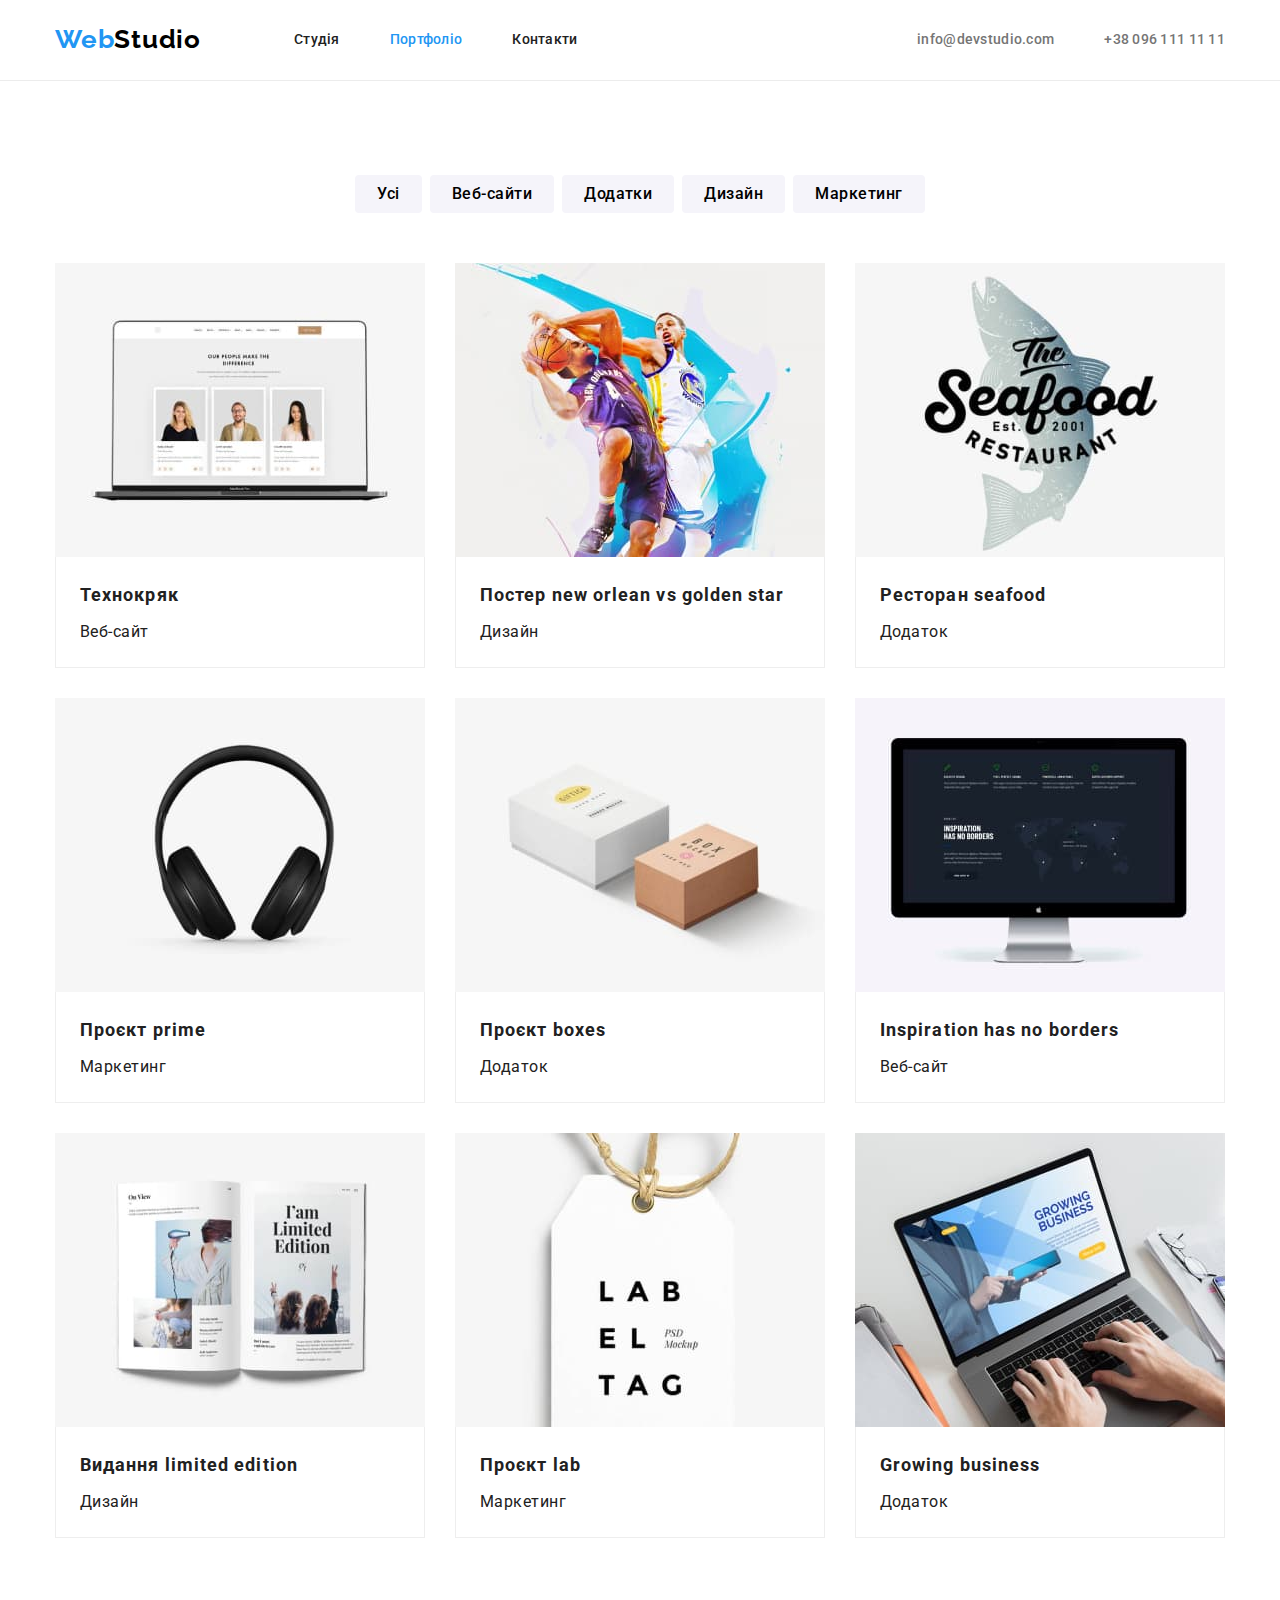
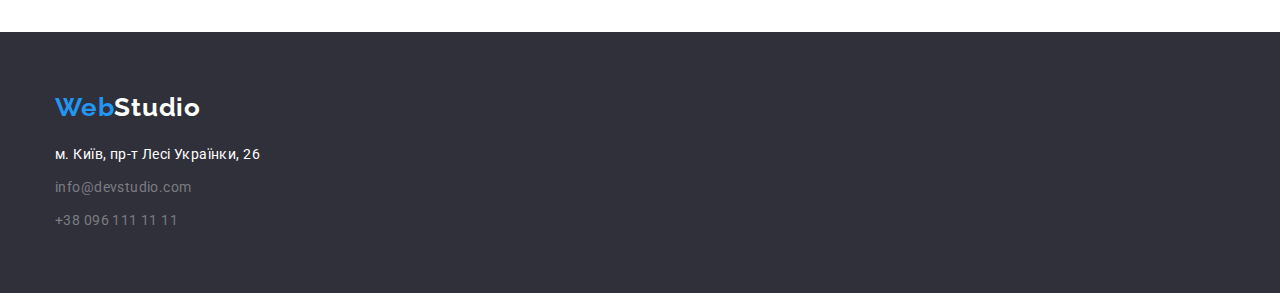
==== portfolio.html @ 3cdb61d1 "clone 4" ====
<!DOCTYPE html>
<html lang="uk">
  <head>
    <meta charset="UTF-8" />
    <meta http-equiv="X-UA-Compatible" content="IE=edge" />
    <meta name="viewport" content="width=device-width, initial-scale=1.0" />
    <title>WebStudio</title>
    <link
      rel="stylesheet"
      href="https://cdnjs.cloudflare.com/ajax/libs/modern-normalize/1.1.0/modern-normalize.min.css"
    />
    <link rel="stylesheet" href="./css/style.css" />
    <link rel="preconnect" href="https://fonts.googleapis.com" />
    <link rel="preconnect" href="https://fonts.gstatic.com" crossorigin />
    <link
      href="https://fonts.googleapis.com/css2?family=Raleway:wght@700&family=Roboto:wght@400;500;700;900&display=swap"
      rel="stylesheet"
    />
  </head>

  <body>
    <header>
      <div class="container main-nav">
        <nav class="main-nav">
          <a href="./index.html" class="logo"><span class="logo-text">Web</span>Studio</a>
          <ul class="site-nav list">
            <li class="nav">
              <a href="#" class="link">Студія</a>
            </li>
            <li class="nav">
              <a href="./index.html" class="link current">Портфоліо</a>
            </li>
            <li class="nav">
              <a href="#" class="link">Контакти</a>
            </li>
          </ul>
        </nav>
        <ul class="contacts list">
          <li class="contact">
            <a href="#" class="link-contacts">info@devstudio.com</a>
          </li>
          <li class="contact">
            <a href="#" class="link-contacts">+38 096 111 11 11</a>
          </li>
        </ul>
      </div>
    </header>
    <main>
      <section class="section">
        <h1 class="visually-hidden">Портфоліо</h1>
        <div class="container">
          <ul class="filter list">
            <li class="filter-item"><button type="button" class="filter-button">Усі</button></li>
            <li class="filter-item">
              <button type="button" class="filter-button">Веб-сайти</button>
            </li>
            <li class="filter-item">
              <button type="button" class="filter-button">Додатки</button>
            </li>
            <li class="filter-item"><button type="button" class="filter-button">Дизайн</button></li>
            <li class="filter-item">
              <button type="button" class="filter-button">Маркетинг</button>
            </li>
          </ul>
          <h2 class="visually-hidden">Роботи</h2>

          <ul class="products list">
            <li class="product-image">
              <img
                src="./images/imgp1.jpg"
                alt="Ноут на екрані якого 3 анкети з фото"
                width="370"
              />
              <div class="box">
                <h3 class="product-title">Технокряк</h3>
                <p class="product">Веб-сайт</p>
              </div>
            </li>
            <li class="product-image">
              <img src="./images/imgp2.jpg" alt="Чоловіки грають в баскетбол" width="370" />
              <div class="box">
                <h3 class="product-title">Постер new orlean vs golden star</h3>
                <p class="product">Дизайн</p>
              </div>
            </li>
            <li class="product-image">
              <img src="./images/imgp3.jpg" alt="Картинка з рибою" width="370" />
              <div class="box">
                <h3 class="product-title">Ресторан seafood</h3>
                <p class="product">Додаток</p>
              </div>
            </li>
            <li class="product-image">
              <img src="./images/imgp4.jpg" alt="Наушники" width="370" />
              <div class="box">
                <h3 class="product-title">Проєкт prime</h3>
                <p class="product">Маркетинг</p>
              </div>
            </li>
            <li class="product-image">
              <img src="./images/imgp5.jpg" alt="Дві коробки різного кольору" width="370" />
              <div class="box">
                <h3 class="product-title">Проєкт boxes</h3>
                <p class="product">Додаток</p>
              </div>
            </li>
            <li class="product-image">
              <img src="./images/imgp6.jpg" alt="Монітор з зображенням карти світу" width="370" />
              <div class="box">
                <h3 class="product-title">Inspiration has no borders</h3>
                <p class="product">Веб-сайт</p>
              </div>
            </li>
            <li class="product-image">
              <img src="./images/imgp7.jpg" alt="Відкрита книга з картинками" width="370" />
              <div class="box">
                <h3 class="product-title">Видання limited edition</h3>
                <p class="product">Дизайн</p>
              </div>
            </li>
            <li class="product-image">
              <img src="./images/imgp8.jpg" alt="Бейжик з написом та стрічкою" width="370" />
              <div class="box">
                <h3 class="product-title">Проєкт lab</h3>
                <p class="product">Маркетинг</p>
              </div>
            </li>
            <li class="product-image">
              <img src="./images/imgp9.jpg" alt="Чоловік друкує на ноутбуці" width="370" />
              <div class="box">
                <h3 class="product-title">Growing business</h3>
                <p class="product">Додаток</p>
              </div>
            </li>
          </ul>
        </div>
      </section>
    </main>
    <footer class="footer">
      <div class="container">
        <a href="./index.html" class="logo-footer"><span class="logo-web">Web</span>Studio</a>
        <address>
          <ul class="link-items list">
            <li class="link-adress">
              <a
                href="https://goo.gl/maps/CPtrU1FHBa2aNyZL9"
                target="_blank"
                rel="noopener noreferrer nofollow"
                class="link-adress"
                >м. Київ, пр-т Лесі Українки, 26</a
              >
            </li>
            <li class="link-name">
              <a href="#" class="link-item">info@devstudio.com</a>
            </li>
            <li class="link-name">
              <a href="#" class="link-item">+38 096 111 11 11</a>
            </li>
          </ul>
        </address>
      </div>
    </footer>
  </body>
</html>
---- css/style.css ----
body {
   background-color: var(--primary-white-color);
   color: var(--primary-text-color);
   font-family: "Roboto", "Raleway", "Oleo Script", sans-serif; 
}

h1,
h2,
h3,
h4,
h5,
h6,
p,
ul {
    padding: 0;
    margin: 0;
}

img {
    display: block;
    max-width: 100%;
    height: auto;
}

.list{
   list-style: none;  
}

/* колір основного тексту #212121 */

/* вторичний колір тексту #757575 */

/* колір тексту логотипу #FFFFFF */

/* чорний логотип хедер #000000 */

/* колір тексту #FFFFFF 60%  */

/* акцент #2196F3 */

/* вторичний колір фона  #F5F4FA */

/* колір фону героя та футера #2F303A */

/* колір фона хедера #ECECEC */

:root {
    --primary-text-color: #212121;
    --secondary-text-color: #000;
    --title-text-color: #757575;
    --footer-text-color:#FFFFFF60;
    --accent-color: #2196F3;
    --primary-white-color: #FFF;
    --secondary-fon-color: #F5F4FA;
    --section-fon-color: #2F303A;
    --button-hover-color: #2196F350;
    }

.container {
    width: 1200px;
    padding-left: 15px;
    padding-right: 15px;
    margin-left: auto;
    margin-right: auto;
}

.section {
    padding: 94px 0;
}

header {
    border-bottom: 1px solid #ECECEC;
}

.main-nav {
    display: flex;
    align-items: center;
    justify-content: center;
}
.logo {
    color: var(--secondary-text-color);
    font-family: 'Raleway';
    font-weight: 700;
    font-size: 26px;
    line-height: 1.19;
    text-decoration: none;
    letter-spacing: 0.03em;
    padding: 24px 0px 25px 0px;
}

.logo-text {
    display: inline-block;
    color: var(--accent-color);
       }

          
/* site-nav */
.link {
    display: block;
    padding-top: 32px;
    padding-bottom: 32px;
    
    color:var(--primary-text-color);
    font-weight: 500;
    font-size: 14px;
    line-height: 1.14;
    text-decoration: none;
    letter-spacing: 0.02em;
}

.site-nav .link:hover ,
.site-nav .link:focus {
    color: var(--accent-color);
}
.site-nav {
    display: flex;
    margin-left: 93px;
}
.site-nav .nav:not(:last-child) {
    margin-right: 50px;
}

.site-nav .link.current {
    color: var(--accent-color);

}

.contacts {
    display: flex;
    margin-left: auto;
}

.contacts .contact:not(:last-child) {
    margin-right: 50px;
}

.link-contacts {
    display: block;
    padding-top: 32px;
    padding-bottom: 32px;

    color: var(--title-text-color);
    font-weight: 500;
    font-size: 14px;
    line-height: 1.14;
    text-decoration: none;
    letter-spacing: 0.02em;
}
.contacts .link-contacts:hover,
.contacts .link-contacts:focus {
     color: var(--accent-color);  
}


/* hero */
.hero {
    background-color: var(--section-fon-color);
    text-align: center;
    padding: 200px 0;
        }

.hero-title{
    margin-bottom: 30px;
    margin-left: 215px;
    margin-right: 215px;


    color: var(--primary-white-color);
    font-weight: 900;
    font-size: 44px;
    line-height: 1.36;
    letter-spacing: 0.06em;
    text-transform: uppercase;

}
.button  {
    padding: 10px 32px; 
    border-radius: 4px;
    
    color: var(--primary-white-color);
    background-color: var(--accent-color);
    font-family: inherit;
    font-weight: 700;
    font-size: 16px;
    line-height: 1.875;
    letter-spacing: 0.06em;
    cursor: pointer;
  
  }

.button:hover,      
.button:focus {
    background-color: var(--button-hover-color);
}


/* section */
.visually-hidden {
      position: absolute;
      white-space: nowrap;
      width: 1px;
      height: 1px;
      overflow: hidden;
      border: 0;
      padding: 0;
      clip: rect(0 0 0 0);
      clip-path: inset(50%);
      margin: -1px;
  }
/* features */
.features-title {
    margin-bottom: 10px;
    font-family: 'Roboto';
    font-weight: 700;
    font-size: 14px;
    line-height: 1.14;
    letter-spacing: 0.03em;
    text-transform: uppercase;
    }

.benefits {
    padding-bottom: 0;
}

.features {
max-width: 270px;   
}


.section-features {
    display: flex;
    
    }

.section-features .features:not(:last-child) {
    margin-right: 30px;
}

.text {
    color: var(--title-text-color);
    font-size: 14px;
    line-height: 1.7;
    letter-spacing: 0.03em;
}


/* work */
.section-work {
    font-weight: 700;
    font-size: 36px;
    line-height: 1.166;
    text-align: center;
    margin-bottom: 50px;    
}

.work {
    display: flex;
}

.work .work-img:not(:last-child) {
    margin-right: 30px;
}

/* team */
.section-team {
    background-color: var(--secondary-fon-color);
    letter-spacing: 0.03em;
    text-align: center;
    
 }

.team {
    font-weight: 700;
    font-size: 36px;
    line-height: 1.166;
    letter-spacing: 0.03em;
    margin-bottom: 50px;
    
}

.items-team {
    display: flex;
    border: 1px;
}

.items-team  .team-image + .team-image {
    margin-left: 30px;
}

.card {
    padding: 30px;
        }

.title {
    margin-bottom: 10px;

    font-weight: 500;
    font-size: 16px;
    line-height: 1.187;
    letter-spacing: 0.03em;
}

.subtitle {
    color: var(--title-text-color);
    font-size: 16px;
    line-height: 1.187;
    letter-spacing: 0.03em;
    }

.team-image {
    background-color: var(--primary-white-color);
    box-shadow: 0px 1px 3px rgba(0, 0, 0, 0.12), 0px 1px 1px rgba(0, 0, 0, 0.14), 0px 2px 1px rgba(0, 0, 0, 0.2);
    border-radius: 0px 0px 4px 4px;
    
    }

/* footer */
.footer {
   background-color: var(--section-fon-color);
   margin: 0;
   padding: 60px 0px;
}

.logo-footer {
    color: var(--primary-white-color);
    font-family: 'Raleway';
    font-weight: 700;
    font-size: 26px;
    line-height: 1.192;
    text-decoration: none;
    letter-spacing: 0.03em;
       }

.logo-web {
    margin-bottom: 20px;
    color: var(--accent-color);
    display: inline-block;
}

.link-adress {
   color: var(--primary-white-color);
   font-style: normal;
   font-size: 14px;
   line-height: 1.714;
   text-decoration: none;
   letter-spacing: 0.03em;
   margin-bottom: 9px;
}

.link-items .link-name:not(:last-child) {
    margin-bottom: 9px;
}

.link-items .link-adress:hover,
.link-items .link-adress:focus {
    color: var(--accent-color);
}  

.link-item {
  color: var(--footer-text-color);
  font-style: normal;
  font-size: 14px;
  line-height: 1.714;
  text-decoration: none;
  letter-spacing: 0.03em;
  margin-bottom: 9px;
    }

.link-items .link-item:hover,
.link-items .link-item:focus {
    color: var(--accent-color);}
    
/* portfolio */
.filter {
    display: flex;
    Justify-content: center;
    margin-bottom: 50px;
    }

.filter  .filter-item:not(:last-child) {
        margin-right: 8px;
    }

.filter-button {
    cursor: pointer;
    background-color: var(--secondary-fon-color);
    font-family: inherit;
    font-weight: 500;
    font-size: 16px;
    line-height: 1.625;
    letter-spacing: 0.03em;
    padding: 6px 22px;
    border-radius: 4px;
    border: 0;
}

.filter .filter-button:hover,
.filter .filter-button:focus {
    background-color: var(--accent-color);
 }
 /* products */
 .product-title {
    font-weight: 700;
    font-size: 18px;
    line-height: 2;
    letter-spacing: 0.06em;
    margin-bottom: 4px;
 }
 
.product {
    font-size: 16px;
    line-height: 1.875;
    letter-spacing: 0.03em;
}

.products {
    display: flex;
    flex-wrap: wrap;
}   

.product-image {
    margin-right: 30px;
    margin-bottom: 30px;
    
}

.product-image:nth-child(3n) {
    margin-right: 0;
}

.product-image:nth-last-child(-n+3) {
    margin-bottom: 0;
    
}

.box {
padding: 20px 24px;
border: 1px solid #EEE;
border-top: 0;


}
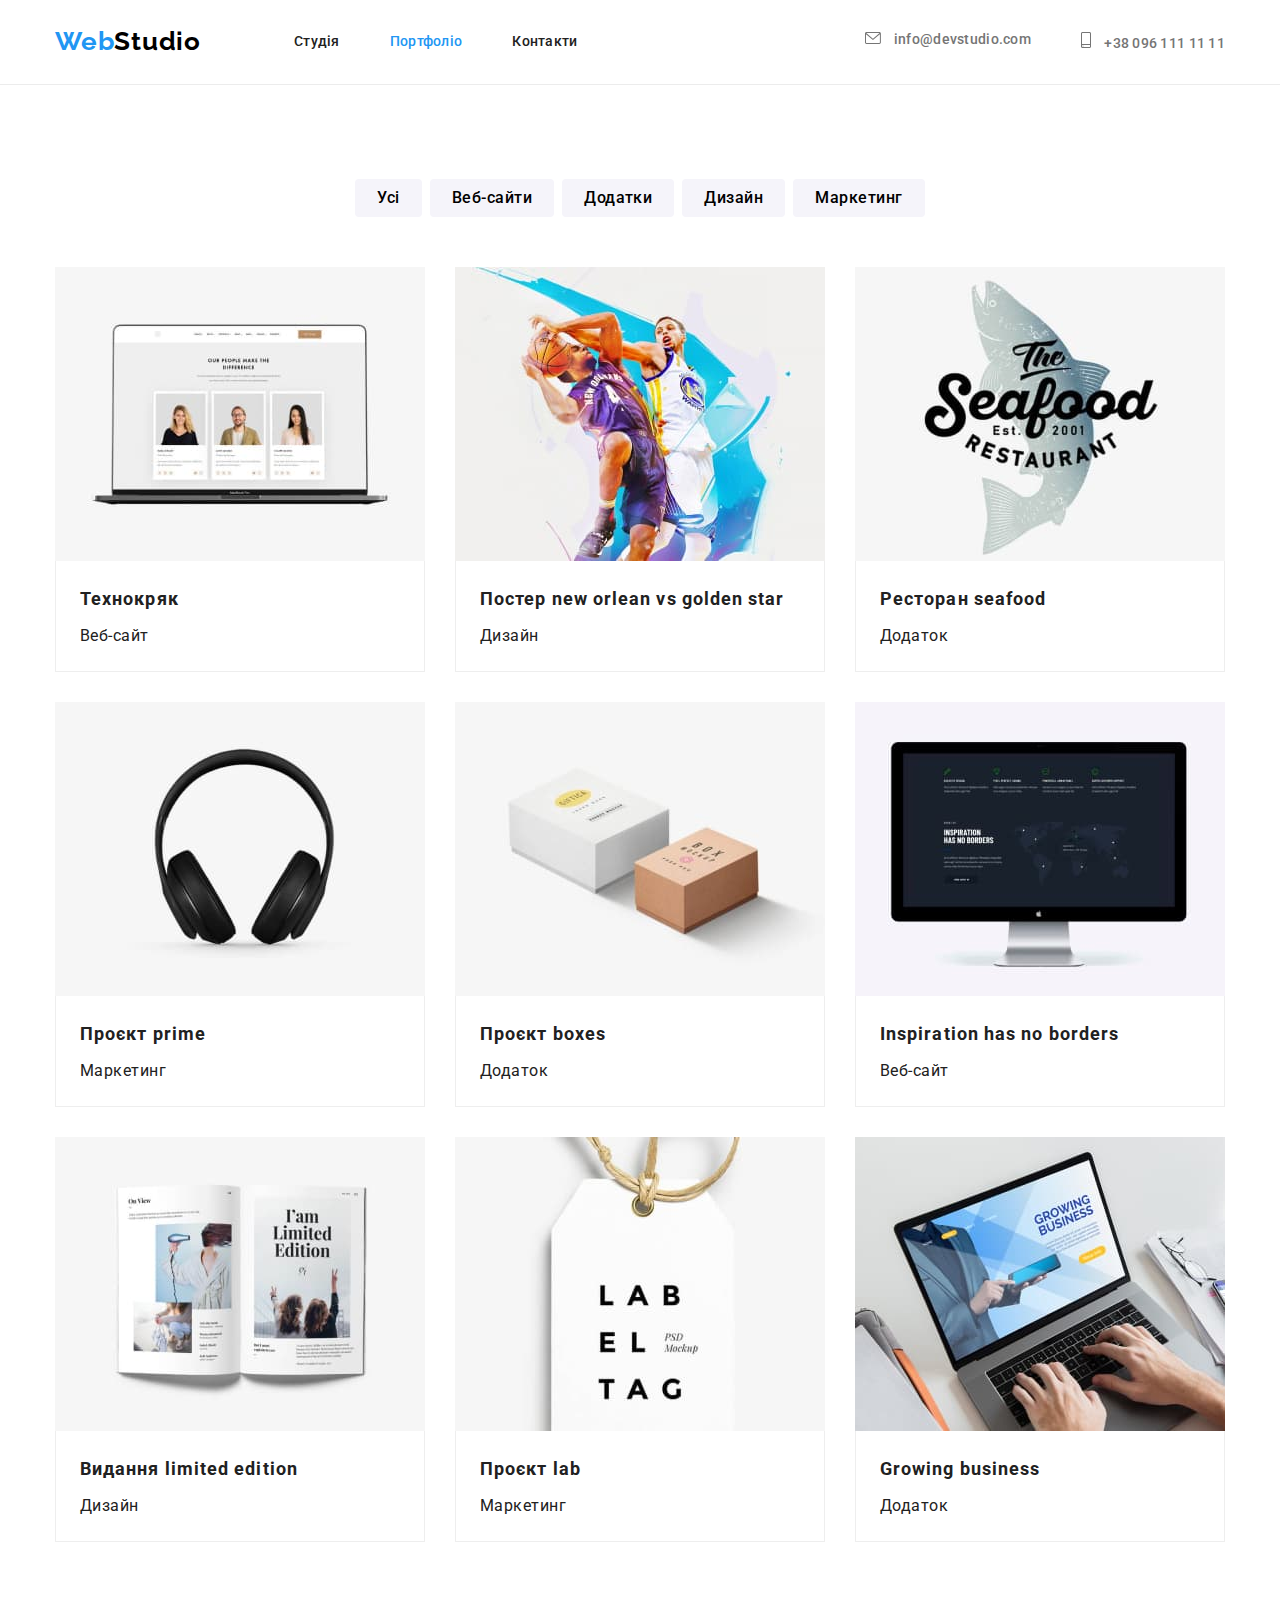
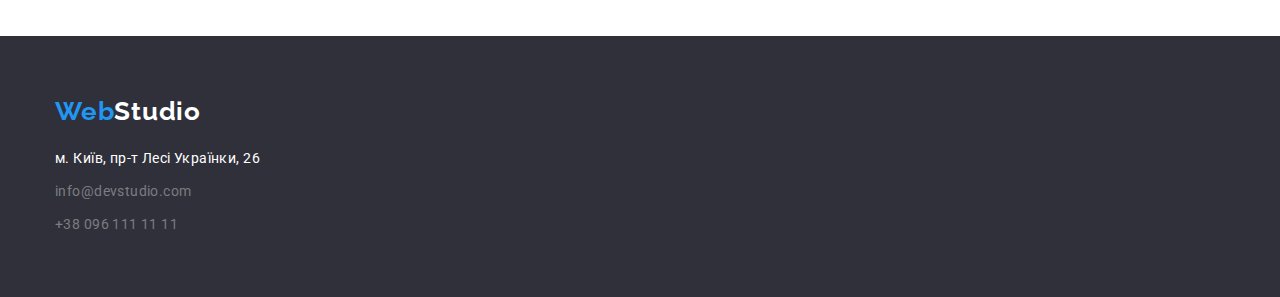
==== commit f4f276da: "icon features" ====
--- a/portfolio.html
+++ b/portfolio.html
@@ -37,10 +37,20 @@
         </nav>
         <ul class="contacts list">
           <li class="contact">
-            <a href="#" class="link-contacts">info@devstudio.com</a>
+            <a href="#" class="link-contacts">
+              <svg class="contact-name" width="16" height="12">
+                <use href="./images/icons.svg#icon-envelope"></use>
+              </svg>
+              info@devstudio.com</a
+            >
           </li>
           <li class="contact">
-            <a href="#" class="link-contacts">+38 096 111 11 11</a>
+            <a href="#" class="link-contacts">
+              <svg class="contact-name" width="10" height="16">
+                <use href="./images/icons.svg#icon-smartphone"></use>
+              </svg>
+              +38 096 111 11 11</a
+            >
           </li>
         </ul>
       </div>
--- a/css/style.css
+++ b/css/style.css
@@ -1,7 +1,7 @@
 body {
-   background-color: var(--primary-white-color);
-   color: var(--primary-text-color);
-   font-family: "Roboto", "Raleway", "Oleo Script", sans-serif; 
+    background-color: var(--primary-white-color);
+    color: var(--primary-text-color);
+    font-family: "Roboto", "Raleway", "Oleo Script", sans-serif; 
 }
 
 h1,
@@ -23,7 +23,7 @@
 }
 
 .list{
-   list-style: none;  
+    list-style: none;  
 }
 
 /* колір основного тексту #212121 */
@@ -77,6 +77,7 @@
     align-items: center;
     justify-content: center;
 }
+
 .logo {
     color: var(--secondary-text-color);
     font-family: 'Raleway';
@@ -91,9 +92,9 @@
 .logo-text {
     display: inline-block;
     color: var(--accent-color);
-       }
-
-          
+}
+
+    
 /* site-nav */
 .link {
     display: block;
@@ -112,10 +113,12 @@
 .site-nav .link:focus {
     color: var(--accent-color);
 }
+
 .site-nav {
     display: flex;
     margin-left: 93px;
 }
+
 .site-nav .nav:not(:last-child) {
     margin-right: 50px;
 }
@@ -148,22 +151,34 @@
 }
 .contacts .link-contacts:hover,
 .contacts .link-contacts:focus {
-     color: var(--accent-color);  
+    color: var(--accent-color);  
+}
+
+.contact-name {
+    margin-right: 10px;
 }
 
 
 /* hero */
 .hero {
+    max-width: 1600px;
+    height: 600px;
+    margin-left: auto;
+    margin-right: auto;
     background-color: var(--section-fon-color);
     text-align: center;
+    
+    background-image: linear-gradient(to right, rgba(47, 48, 58, 0.4), rgba(47, 48, 58, 0.4)), url(../images/imgfon1.jpg);
+    background-repeat: no-repeat;
+}
+
+.hero-container {
     padding: 200px 0;
-        }
+}
 
 .hero-title{
-    margin-bottom: 30px;
-    margin-left: 215px;
-    margin-right: 215px;
-
+    margin:0 auto 30px auto;
+    max-width: 696px;
 
     color: var(--primary-white-color);
     font-weight: 900;
@@ -171,7 +186,6 @@
     line-height: 1.36;
     letter-spacing: 0.06em;
     text-transform: uppercase;
-
 }
 .button  {
     padding: 10px 32px; 
@@ -185,8 +199,7 @@
     line-height: 1.875;
     letter-spacing: 0.06em;
     cursor: pointer;
-  
-  }
+}
 
 .button:hover,      
 .button:focus {
@@ -194,19 +207,21 @@
 }
 
 
+
 /* section */
 .visually-hidden {
-      position: absolute;
-      white-space: nowrap;
-      width: 1px;
-      height: 1px;
-      overflow: hidden;
-      border: 0;
-      padding: 0;
-      clip: rect(0 0 0 0);
-      clip-path: inset(50%);
-      margin: -1px;
-  }
+    position: absolute;
+    white-space: nowrap;
+    width: 1px;
+    height: 1px;
+    overflow: hidden;
+    border: 0;
+    padding: 0;
+    clip: rect(0 0 0 0);
+    clip-path: inset(50%);
+    margin: -1px;
+}
+
 /* features */
 .features-title {
     margin-bottom: 10px;
@@ -223,7 +238,7 @@
 }
 
 .features {
-max-width: 270px;   
+    max-width: 270px;   
 }
 
 
@@ -243,6 +258,29 @@
     letter-spacing: 0.03em;
 }
 
+.features-list {
+    display: flex;
+    justify-content: center;
+    gap: 30px;
+    margin-bottom: 30px;
+}
+
+.features-item {
+    width: 270px;
+    height: 120px;
+    display: flex;
+    align-items: center;
+    justify-content: center;
+    background-color: #F5F4FA;
+    border-radius: 4px;
+    }
+
+
+    .features-icon {
+        display: flex;
+        align-items: center;
+    justify-content: center;
+}
 
 /* work */
 .section-work {
@@ -267,7 +305,7 @@
     letter-spacing: 0.03em;
     text-align: center;
     
- }
+}
 
 .team {
     font-weight: 700;
@@ -289,7 +327,7 @@
 
 .card {
     padding: 30px;
-        }
+}
 
 .title {
     margin-bottom: 10px;
@@ -305,20 +343,69 @@
     font-size: 16px;
     line-height: 1.187;
     letter-spacing: 0.03em;
+    margin-bottom: 16px;
     }
 
 .team-image {
     background-color: var(--primary-white-color);
     box-shadow: 0px 1px 3px rgba(0, 0, 0, 0.12), 0px 1px 1px rgba(0, 0, 0, 0.14), 0px 2px 1px rgba(0, 0, 0, 0.2);
     border-radius: 0px 0px 4px 4px;
+    }
+
+    .social-list {
+    display: flex;
+    justify-content: center;
+    gap: 10px;
+    }
+    .social-item {
+    
+    }
+
+    .social-linK {
+    width: 44px;
+    height: 44px;
+    display: flex;
+    align-items: center;
+    justify-content: center;
+    border-radius: 50%;
+    }
+
+/* clients */
+
+.clients {
+    font-weight: 700;
+    font-size: 36px;
+    line-height: 1.166;
+    letter-spacing: 0.03em;
+    margin-bottom: 50px;
+    text-align: center;
+    }
+
+.clients-list {
+    display: flex;
+    justify-content: space-between;
+    gap: 30px;
+}
+
+.clients-item {
+    width: 170px;
+    height: 92px;
+    display: flex;
+    align-items: center;
+    justify-content: center;
+    border-radius: 4px;
+    border: 1px solid #AFB1B8;
+}
+
+.clients-link {
     
     }
 
 /* footer */
 .footer {
-   background-color: var(--section-fon-color);
-   margin: 0;
-   padding: 60px 0px;
+background-color: var(--section-fon-color);
+margin: 0;
+padding: 60px 0px;
 }
 
 .logo-footer {
@@ -329,7 +416,7 @@
     line-height: 1.192;
     text-decoration: none;
     letter-spacing: 0.03em;
-       }
+}
 
 .logo-web {
     margin-bottom: 20px;
@@ -338,13 +425,13 @@
 }
 
 .link-adress {
-   color: var(--primary-white-color);
-   font-style: normal;
-   font-size: 14px;
-   line-height: 1.714;
-   text-decoration: none;
-   letter-spacing: 0.03em;
-   margin-bottom: 9px;
+    color: var(--primary-white-color);
+    font-style: normal;
+    font-size: 14px;
+    line-height: 1.714;
+    text-decoration: none;
+    letter-spacing: 0.03em;
+    margin-bottom: 9px;
 }
 
 .link-items .link-name:not(:last-child) {
@@ -357,18 +444,19 @@
 }  
 
 .link-item {
-  color: var(--footer-text-color);
-  font-style: normal;
-  font-size: 14px;
-  line-height: 1.714;
-  text-decoration: none;
-  letter-spacing: 0.03em;
-  margin-bottom: 9px;
-    }
+    color: var(--footer-text-color);
+    font-style: normal;
+    font-size: 14px;
+    line-height: 1.714;
+    text-decoration: none;
+    letter-spacing: 0.03em;
+    margin-bottom: 9px;
+}
 
 .link-items .link-item:hover,
 .link-items .link-item:focus {
-    color: var(--accent-color);}
+    color: var(--accent-color);
+}
     
 /* portfolio */
 .filter {
@@ -397,16 +485,17 @@
 .filter .filter-button:hover,
 .filter .filter-button:focus {
     background-color: var(--accent-color);
- }
+}
+
  /* products */
- .product-title {
+.product-title {
     font-weight: 700;
     font-size: 18px;
     line-height: 2;
     letter-spacing: 0.06em;
     margin-bottom: 4px;
- }
- 
+}
+
 .product {
     font-size: 16px;
     line-height: 1.875;
@@ -430,14 +519,12 @@
 
 .product-image:nth-last-child(-n+3) {
     margin-bottom: 0;
-    
 }
 
 .box {
-padding: 20px 24px;
-border: 1px solid #EEE;
-border-top: 0;
-
-
-}
- 
+    padding: 20px 24px;
+    border: 1px solid #EEE;
+    border-top: 0;
+}
+
+
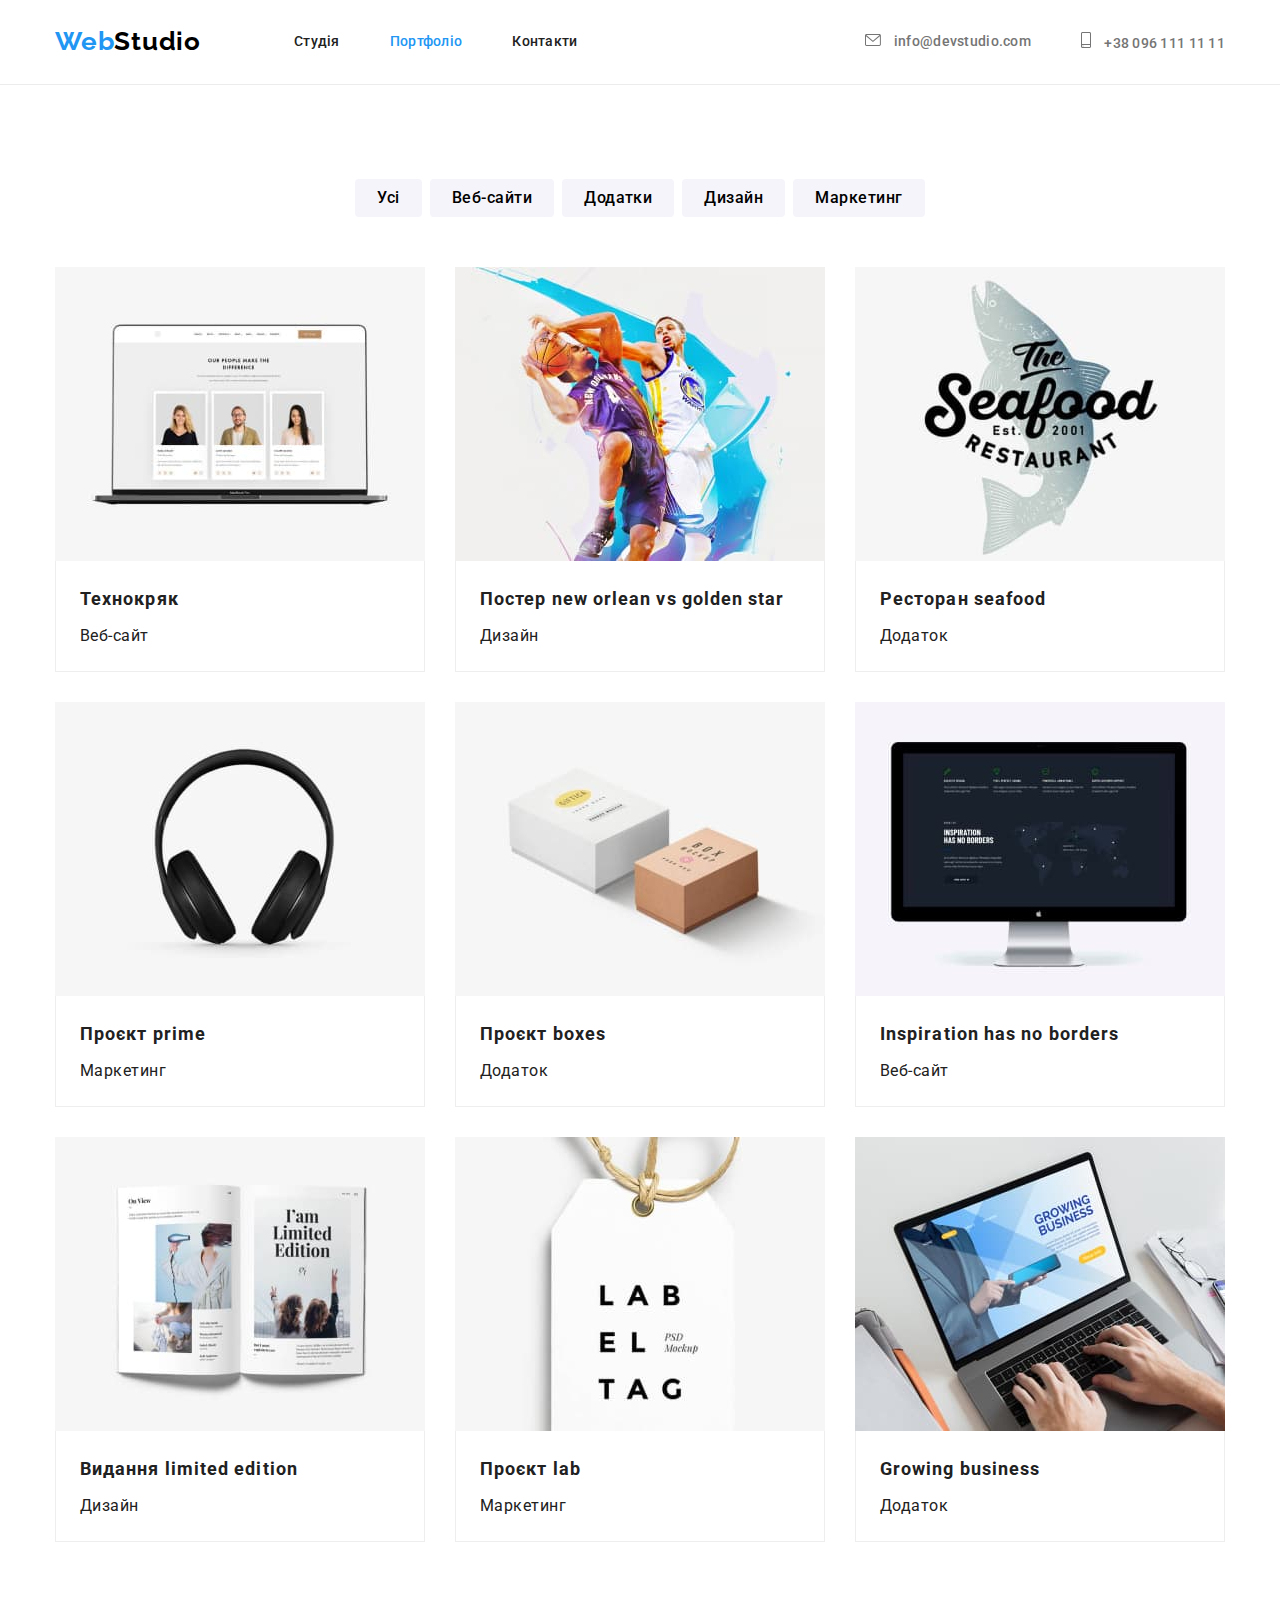
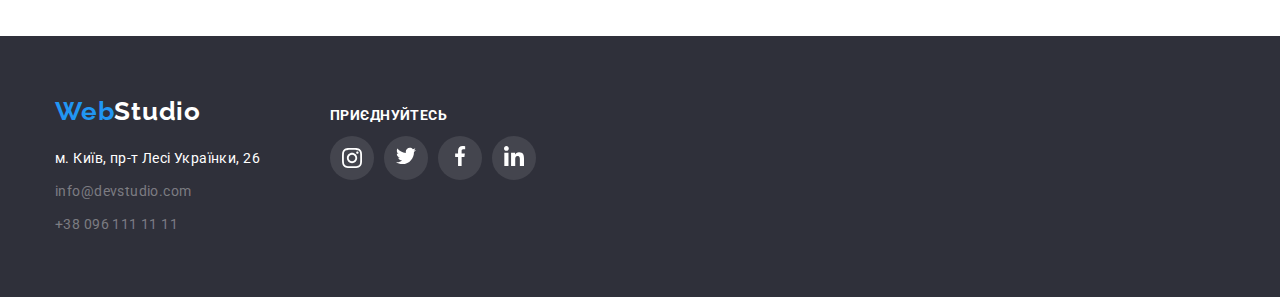
==== commit 26465ab5: "footer +" ====
--- a/portfolio.html
+++ b/portfolio.html
@@ -148,26 +148,63 @@
     </main>
     <footer class="footer">
       <div class="container">
-        <a href="./index.html" class="logo-footer"><span class="logo-web">Web</span>Studio</a>
-        <address>
-          <ul class="link-items list">
-            <li class="link-adress">
-              <a
-                href="https://goo.gl/maps/CPtrU1FHBa2aNyZL9"
-                target="_blank"
-                rel="noopener noreferrer nofollow"
-                class="link-adress"
-                >м. Київ, пр-т Лесі Українки, 26</a
-              >
-            </li>
-            <li class="link-name">
-              <a href="#" class="link-item">info@devstudio.com</a>
-            </li>
-            <li class="link-name">
-              <a href="#" class="link-item">+38 096 111 11 11</a>
-            </li>
-          </ul>
-        </address>
+        <div class="footer-container">
+          <div class="container-adress">
+            <a href="./index.html" class="logo-footer"><span class="logo-web">Web</span>Studio</a>
+            <address>
+              <ul class="link-items list">
+                <li class="link-adress">
+                  <a
+                    href="https://goo.gl/maps/CPtrU1FHBa2aNyZL9"
+                    target="_blank"
+                    rel="noopener noreferrer nofollow"
+                    class="link-adress"
+                    >м. Київ, пр-т Лесі Українки, 26</a
+                  >
+                </li>
+                <li class="link-name">
+                  <a href="#" class="link-item">info@devstudio.com</a>
+                </li>
+                <li class="link-name">
+                  <a href="#" class="link-item">+38 096 111 11 11</a>
+                </li>
+              </ul>
+            </address>
+          </div>
+          <div class="social-footer">
+            <h3 class="footer-title">Приєднуйтесь</h3>
+            <ul class="social-footer-list list">
+              <li class="social-footer-item">
+                <a href="" class="social-footer-link">
+                  <svg class="social-footer-icon" width="20" height="20">
+                    <use href="./images/icons.svg#icon-instagram2"></use>
+                  </svg>
+                </a>
+              </li>
+              <li class="social-footer-item">
+                <a href="">
+                  <svg class="social-footer-icon" width="20" height="20">
+                    <use href="./images/icons.svg#icon-twitter2"></use>
+                  </svg>
+                </a>
+              </li>
+              <li class="social-footer-item">
+                <a href="">
+                  <svg class="social-footer-icon" width="20" height="20">
+                    <use href="./images/icons.svg#icon-facebook2"></use>
+                  </svg>
+                </a>
+              </li>
+              <li class="social-footer-item">
+                <a href="">
+                  <svg class="social-footer-icon" width="20" height="20">
+                    <use href="./images/icons.svg#icon-linkedin2"></use>
+                  </svg>
+                </a>
+              </li>
+            </ul>
+          </div>
+        </div>
       </div>
     </footer>
   </body>
--- a/css/style.css
+++ b/css/style.css
@@ -130,6 +130,7 @@
 
 .contacts {
     display: flex;
+    align-items: center;
     margin-left: auto;
 }
 
@@ -260,26 +261,19 @@
 
 .features-list {
     display: flex;
+    align-items: center;
     justify-content: center;
-    gap: 30px;
-    margin-bottom: 30px;
-}
-
-.features-item {
     width: 270px;
     height: 120px;
-    display: flex;
-    align-items: center;
-    justify-content: center;
-    background-color: #F5F4FA;
+    background-color: var(--secondary-fon-color);
     border-radius: 4px;
-    }
-
+    margin-bottom: 30px;
+}
 
     .features-icon {
-        display: flex;
-        align-items: center;
-    justify-content: center;
+        
+    
+    
 }
 
 /* work */
@@ -308,7 +302,7 @@
 }
 
 .team {
-    font-weight: 700;
+    font-weight: 700px;
     font-size: 36px;
     line-height: 1.166;
     letter-spacing: 0.03em;
@@ -436,6 +430,9 @@
 
 .link-items .link-name:not(:last-child) {
     margin-bottom: 9px;
+    }
+
+    .container-adress {
 }
 
 .link-items .link-adress:hover,
@@ -457,7 +454,55 @@
 .link-items .link-item:focus {
     color: var(--accent-color);
 }
-    
+
+.footer-container {
+    display: flex;
+    align-items: baseline;
+    } 
+
+.container-adress {
+    margin-right: 70px;
+}
+
+.social-footer {
+    
+}
+.footer-title {
+    font-weight: 700;
+    font-size: 14px;
+    line-height: 1.14px;
+    letter-spacing: 0.03em;
+    text-transform: uppercase;
+    margin-bottom: 20px;
+
+    color: var(--primary-white-color);
+}
+.social-footer-list {
+    display: flex;
+    align-items: center;
+    justify-content: center; 
+    gap: 10px;
+    
+}
+.social-footer-item {
+    display: flex;
+    align-items: center;
+    justify-content: center;
+    background: rgba(255, 255, 255, 0.1);
+    width: 44px;
+    height: 44px;
+    border-radius: 50%;
+    
+}
+
+.social-footer-link {
+    display: flex;
+    align-items: center;
+    justify-content: center;    
+}
+.social-footer-icon {
+}
+
 /* portfolio */
 .filter {
     display: flex;
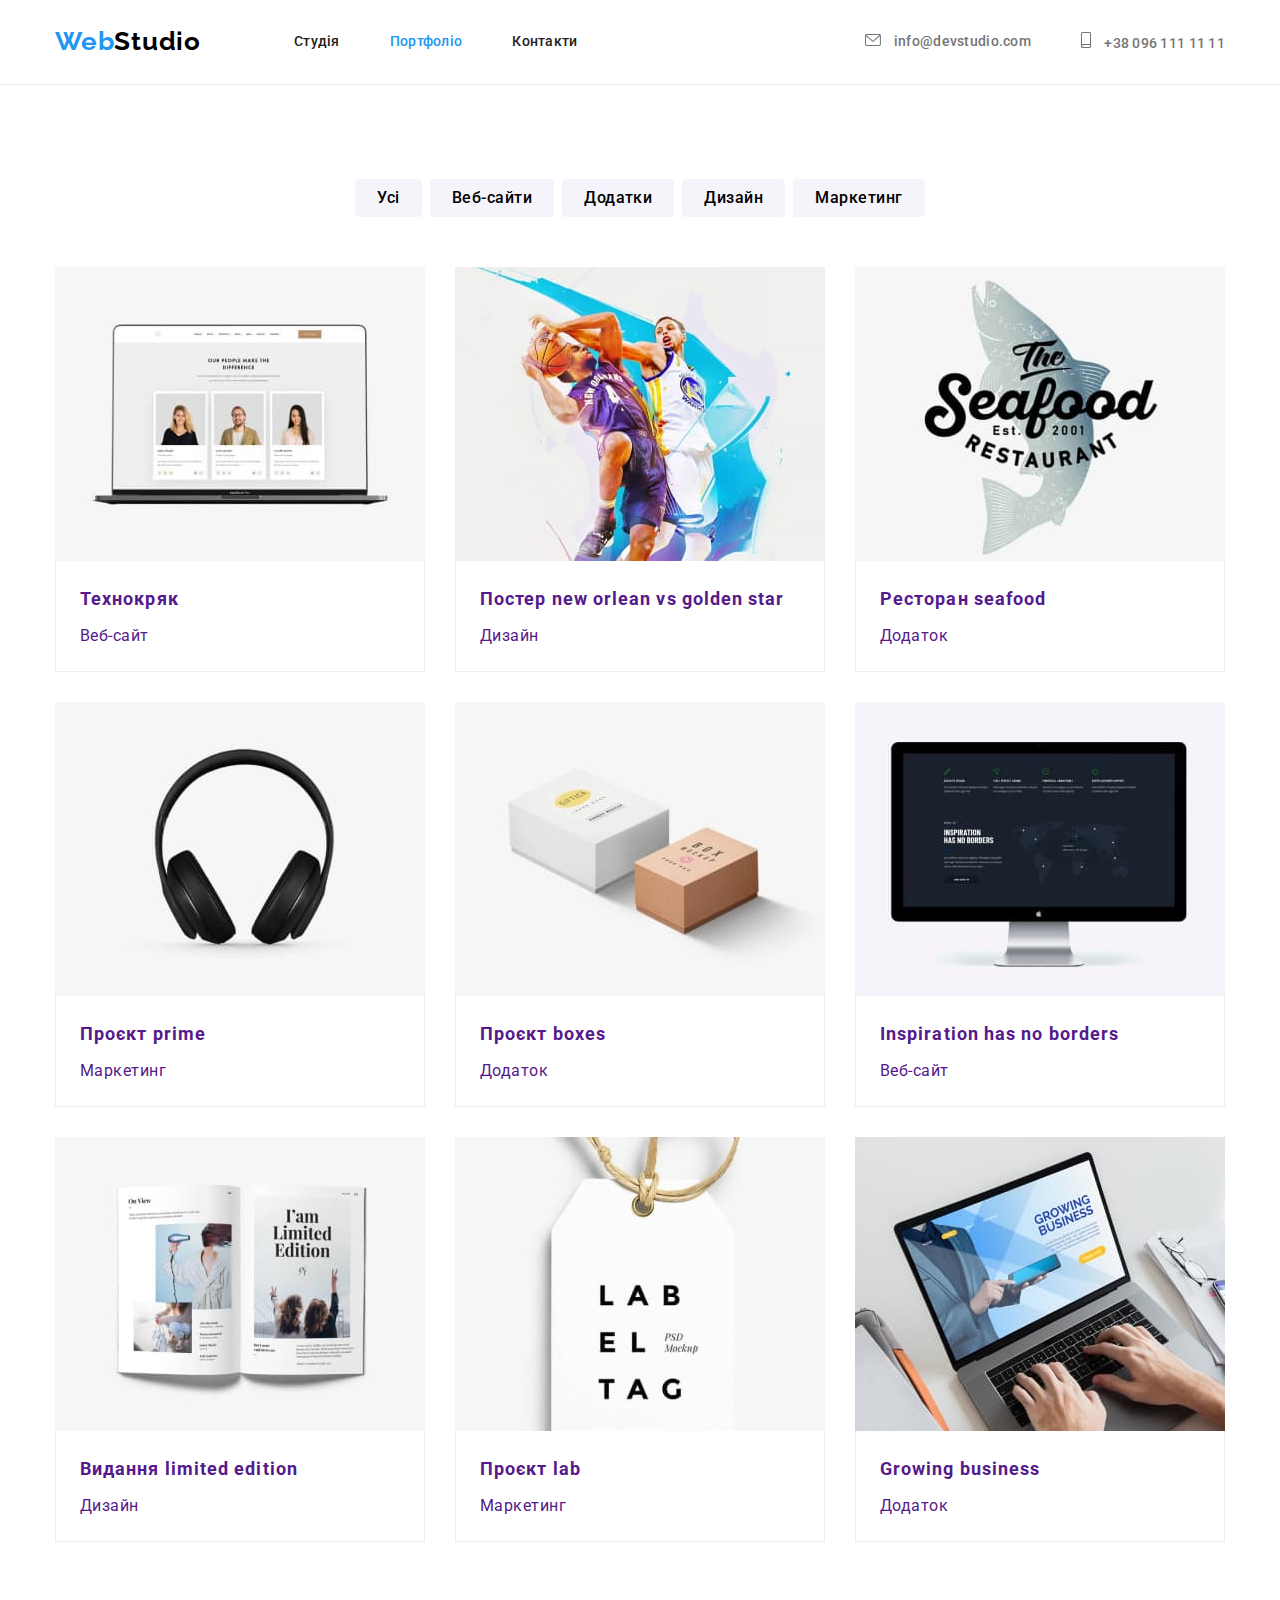
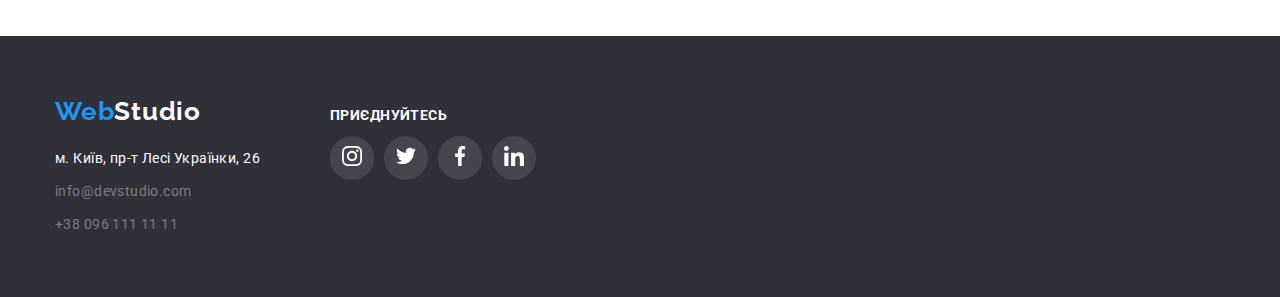
==== commit e98e5294: "худер змінено" ====
--- a/portfolio.html
+++ b/portfolio.html
@@ -76,71 +76,89 @@
 
           <ul class="products list">
             <li class="product-image">
-              <img
-                src="./images/imgp1.jpg"
-                alt="Ноут на екрані якого 3 анкети з фото"
-                width="370"
-              />
-              <div class="box">
-                <h3 class="product-title">Технокряк</h3>
-                <p class="product">Веб-сайт</p>
-              </div>
-            </li>
-            <li class="product-image">
-              <img src="./images/imgp2.jpg" alt="Чоловіки грають в баскетбол" width="370" />
-              <div class="box">
-                <h3 class="product-title">Постер new orlean vs golden star</h3>
-                <p class="product">Дизайн</p>
-              </div>
-            </li>
-            <li class="product-image">
-              <img src="./images/imgp3.jpg" alt="Картинка з рибою" width="370" />
-              <div class="box">
-                <h3 class="product-title">Ресторан seafood</h3>
-                <p class="product">Додаток</p>
-              </div>
-            </li>
-            <li class="product-image">
-              <img src="./images/imgp4.jpg" alt="Наушники" width="370" />
-              <div class="box">
-                <h3 class="product-title">Проєкт prime</h3>
-                <p class="product">Маркетинг</p>
-              </div>
-            </li>
-            <li class="product-image">
-              <img src="./images/imgp5.jpg" alt="Дві коробки різного кольору" width="370" />
-              <div class="box">
-                <h3 class="product-title">Проєкт boxes</h3>
-                <p class="product">Додаток</p>
-              </div>
-            </li>
-            <li class="product-image">
-              <img src="./images/imgp6.jpg" alt="Монітор з зображенням карти світу" width="370" />
-              <div class="box">
-                <h3 class="product-title">Inspiration has no borders</h3>
-                <p class="product">Веб-сайт</p>
-              </div>
-            </li>
-            <li class="product-image">
-              <img src="./images/imgp7.jpg" alt="Відкрита книга з картинками" width="370" />
-              <div class="box">
-                <h3 class="product-title">Видання limited edition</h3>
-                <p class="product">Дизайн</p>
-              </div>
-            </li>
-            <li class="product-image">
-              <img src="./images/imgp8.jpg" alt="Бейжик з написом та стрічкою" width="370" />
-              <div class="box">
-                <h3 class="product-title">Проєкт lab</h3>
-                <p class="product">Маркетинг</p>
-              </div>
-            </li>
-            <li class="product-image">
-              <img src="./images/imgp9.jpg" alt="Чоловік друкує на ноутбуці" width="370" />
-              <div class="box">
-                <h3 class="product-title">Growing business</h3>
-                <p class="product">Додаток</p>
-              </div>
+              <a href="" class="products-link">
+                <img
+                  src="./images/imgp1.jpg"
+                  alt="Ноут на екрані якого 3 анкети з фото"
+                  width="370"
+                />
+                <div class="box">
+                  <h3 class="product-title">Технокряк</h3>
+                  <p class="product">Веб-сайт</p>
+                </div>
+              </a>
+            </li>
+            <li class="product-image">
+              <a href="" class="products-link">
+                <img src="./images/imgp2.jpg" alt="Чоловіки грають в баскетбол" width="370" />
+                <div class="box">
+                  <h3 class="product-title">Постер new orlean vs golden star</h3>
+                  <p class="product">Дизайн</p>
+                </div>
+              </a>
+            </li>
+            <li class="product-image">
+              <a href="" class="products-link">
+                <img src="./images/imgp3.jpg" alt="Картинка з рибою" width="370" />
+                <div class="box">
+                  <h3 class="product-title">Ресторан seafood</h3>
+                  <p class="product">Додаток</p>
+                </div>
+              </a>
+            </li>
+            <li class="product-image">
+              <a href="" class="products-link">
+                <img src="./images/imgp4.jpg" alt="Наушники" width="370" />
+                <div class="box">
+                  <h3 class="product-title">Проєкт prime</h3>
+                  <p class="product">Маркетинг</p>
+                </div>
+              </a>
+            </li>
+            <li class="product-image">
+              <a href="" class="products-link">
+                <img src="./images/imgp5.jpg" alt="Дві коробки різного кольору" width="370" />
+                <div class="box">
+                  <h3 class="product-title">Проєкт boxes</h3>
+                  <p class="product">Додаток</p>
+                </div>
+              </a>
+            </li>
+            <li class="product-image">
+              <a href="" class="products-link">
+                <img src="./images/imgp6.jpg" alt="Монітор з зображенням карти світу" width="370" />
+                <div class="box">
+                  <h3 class="product-title">Inspiration has no borders</h3>
+                  <p class="product">Веб-сайт</p>
+                </div>
+              </a>
+            </li>
+            <li class="product-image">
+              <a href="" class="products-link">
+                <img src="./images/imgp7.jpg" alt="Відкрита книга з картинками" width="370" />
+                <div class="box">
+                  <h3 class="product-title">Видання limited edition</h3>
+                  <p class="product">Дизайн</p>
+                </div>
+              </a>
+            </li>
+            <li class="product-image">
+              <a href="" class="products-link">
+                <img src="./images/imgp8.jpg" alt="Бейжик з написом та стрічкою" width="370" />
+                <div class="box">
+                  <h3 class="product-title">Проєкт lab</h3>
+                  <p class="product">Маркетинг</p>
+                </div>
+              </a>
+            </li>
+            <li class="product-image">
+              <a href="" class="products-link">
+                <img src="./images/imgp9.jpg" alt="Чоловік друкує на ноутбуці" width="370" />
+                <div class="box">
+                  <h3 class="product-title">Growing business</h3>
+                  <p class="product">Додаток</p>
+                </div>
+              </a>
             </li>
           </ul>
         </div>
--- a/css/style.css
+++ b/css/style.css
@@ -496,9 +496,7 @@
 }
 
 .social-footer-link {
-    display: flex;
-    align-items: center;
-    justify-content: center;    
+
 }
 .social-footer-icon {
 }
@@ -541,6 +539,11 @@
     margin-bottom: 4px;
 }
 
+.products-link {
+    text-decoration: none;
+    
+}
+
 .product {
     font-size: 16px;
     line-height: 1.875;
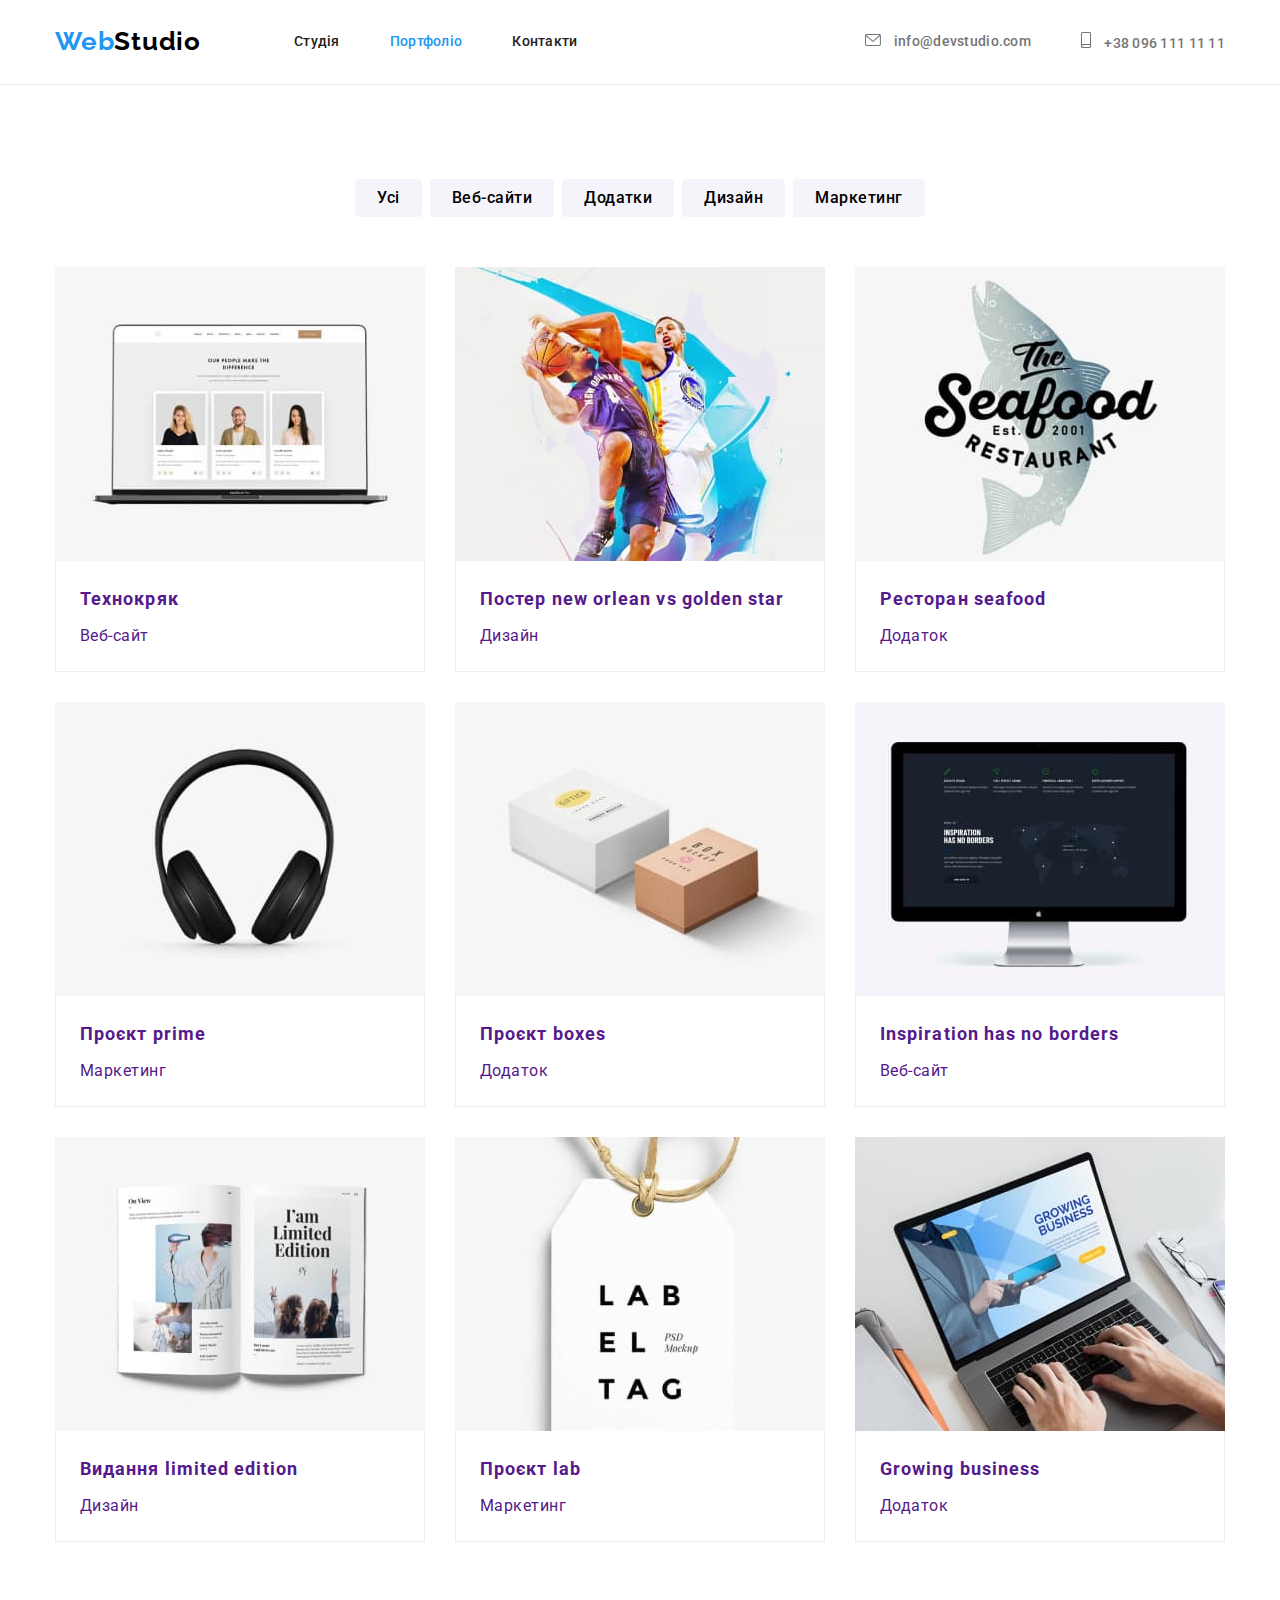
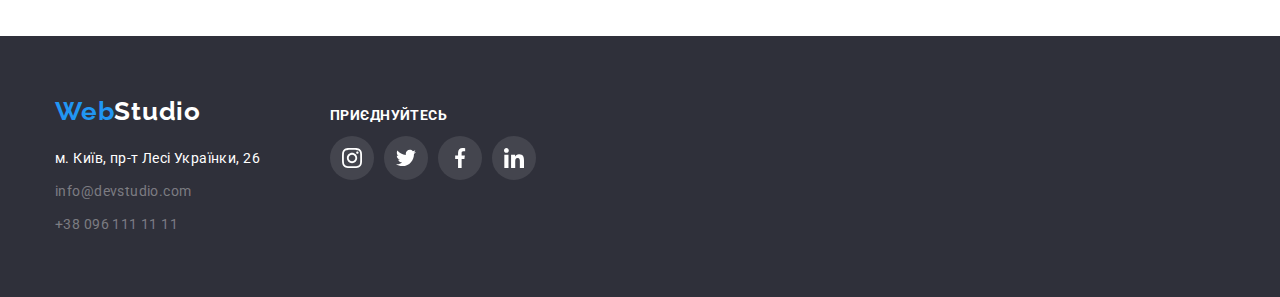
==== commit 075b3941: "hover focus +" ====
--- a/portfolio.html
+++ b/portfolio.html
@@ -200,21 +200,21 @@
                 </a>
               </li>
               <li class="social-footer-item">
-                <a href="">
+                <a href="" class="social-footer-link">
                   <svg class="social-footer-icon" width="20" height="20">
                     <use href="./images/icons.svg#icon-twitter2"></use>
                   </svg>
                 </a>
               </li>
               <li class="social-footer-item">
-                <a href="">
+                <a href="" class="social-footer-link">
                   <svg class="social-footer-icon" width="20" height="20">
                     <use href="./images/icons.svg#icon-facebook2"></use>
                   </svg>
                 </a>
               </li>
               <li class="social-footer-item">
-                <a href="">
+                <a href="" class="social-footer-link">
                   <svg class="social-footer-icon" width="20" height="20">
                     <use href="./images/icons.svg#icon-linkedin2"></use>
                   </svg>
--- a/css/style.css
+++ b/css/style.css
@@ -150,15 +150,15 @@
     text-decoration: none;
     letter-spacing: 0.02em;
 }
-.contacts .link-contacts:hover,
-.contacts .link-contacts:focus {
+.contact .link-contacts:hover,
+.contact .link-contacts:focus {
     color: var(--accent-color);  
 }
 
 .contact-name {
     margin-right: 10px;
-}
-
+    fill: currentColor;
+}
 
 /* hero */
 .hero {
@@ -346,23 +346,35 @@
     border-radius: 0px 0px 4px 4px;
     }
 
-    .social-list {
+.social-list {
     display: flex;
     justify-content: center;
     gap: 10px;
     }
-    .social-item {
-    
-    }
-
-    .social-linK {
+
+.social-item {
+    
+    }
+
+.social-link {
     width: 44px;
     height: 44px;
     display: flex;
     align-items: center;
     justify-content: center;
     border-radius: 50%;
-    }
+    color: #AFB1B8;
+        }
+
+.social-icon {
+    fill: currentColor;
+}
+
+.social-link:hover,
+.social-link:focus {
+    background-color: var(--accent-color);
+    color: var(--primary-white-color);
+}
 
 /* clients */
 
@@ -382,18 +394,30 @@
 }
 
 .clients-item {
+    
+}
+
+.clients-link {
     width: 170px;
     height: 92px;
     display: flex;
     align-items: center;
     justify-content: center;
     border-radius: 4px;
+    color: #AFB1B8;
     border: 1px solid #AFB1B8;
 }
 
-.clients-link {
-    
-    }
+.clients-icon {
+    fill: currentColor;
+}
+
+.clients-link:hover,
+.clients-link:focus {
+    color: var(--accent-color);
+    border: 1px solid var(--accent-color);
+}
+
 
 /* footer */
 .footer {
@@ -432,8 +456,7 @@
     margin-bottom: 9px;
     }
 
-    .container-adress {
-}
+
 
 .link-items .link-adress:hover,
 .link-items .link-adress:focus {
@@ -484,7 +507,7 @@
     gap: 10px;
     
 }
-.social-footer-item {
+.social-footer-link {
     display: flex;
     align-items: center;
     justify-content: center;
@@ -492,13 +515,16 @@
     width: 44px;
     height: 44px;
     border-radius: 50%;
-    
-}
-
-.social-footer-link {
-
+    color: var(--primary-white-color);
+    
+}
+
+.social-footer-link:hover,
+.social-footer-link:focus {
+    background-color: var(--accent-color);
 }
 .social-footer-icon {
+    fill: currentColor;
 }
 
 /* portfolio */
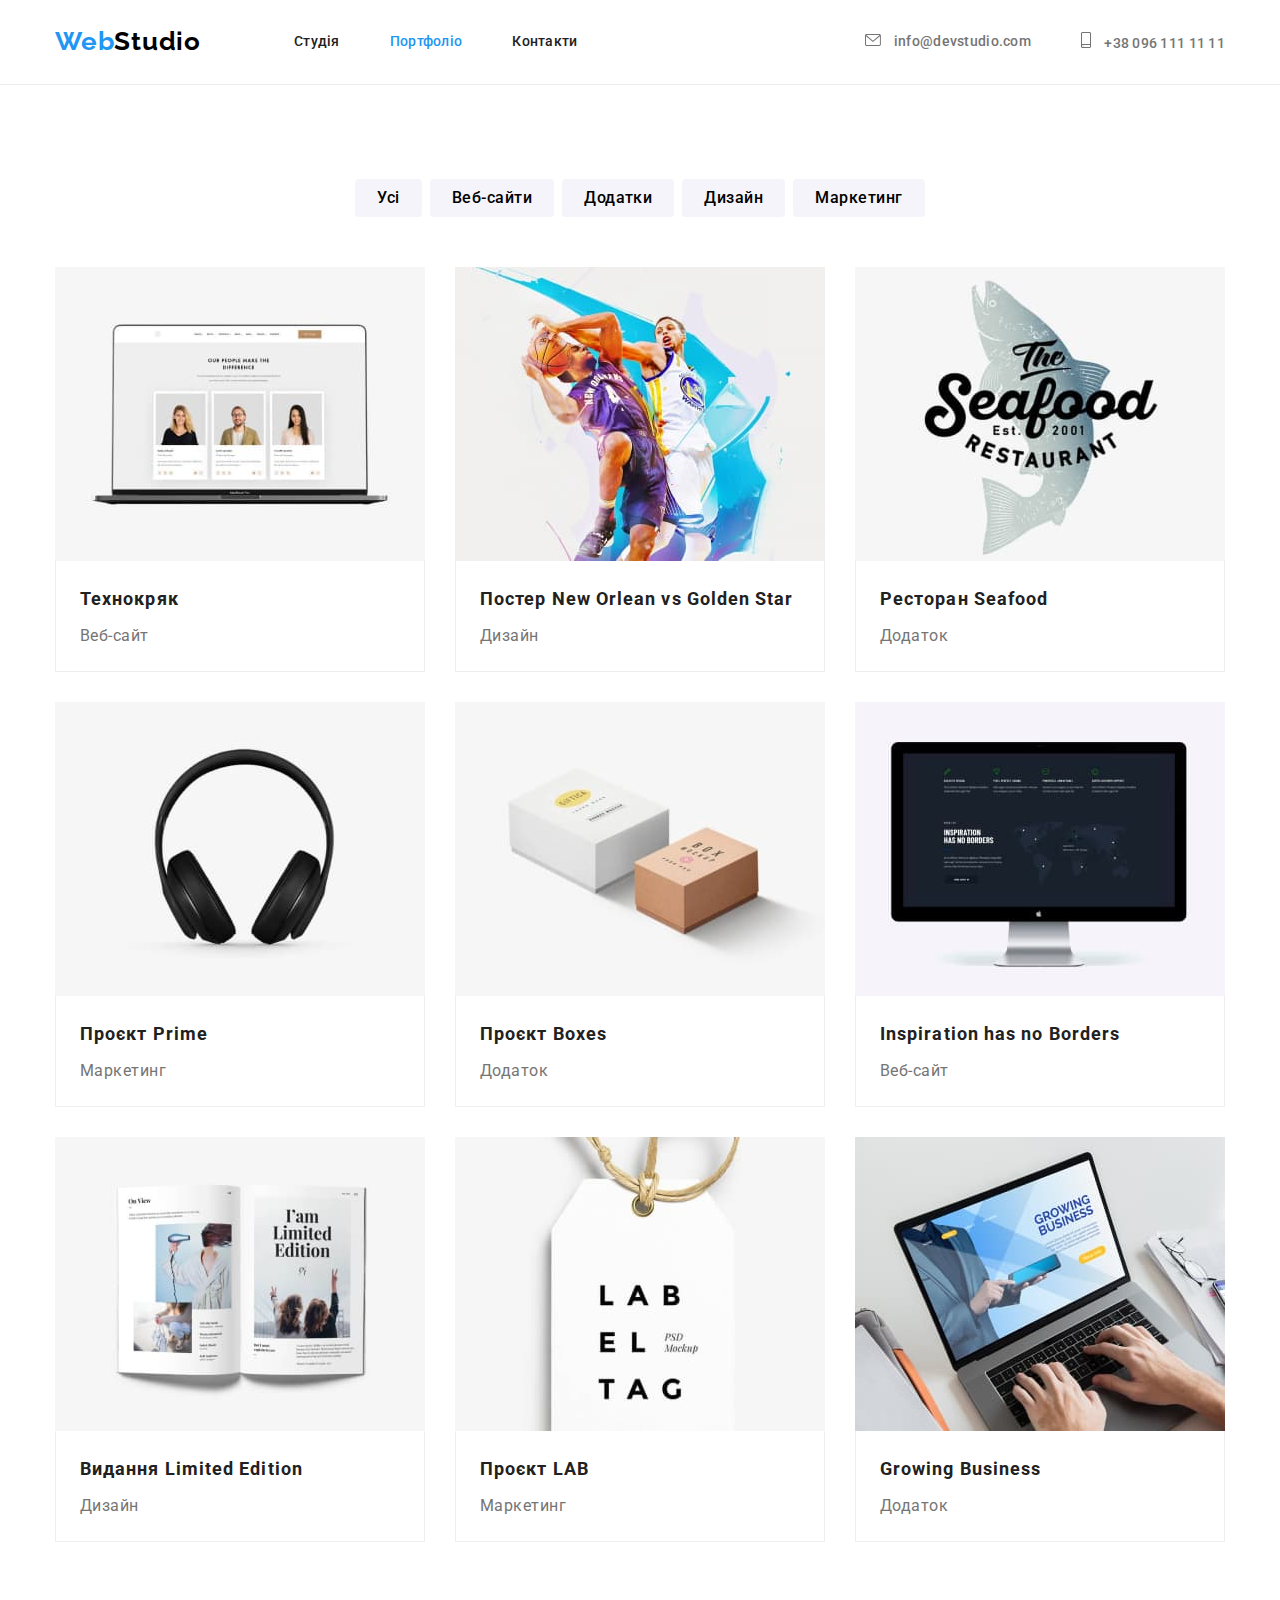
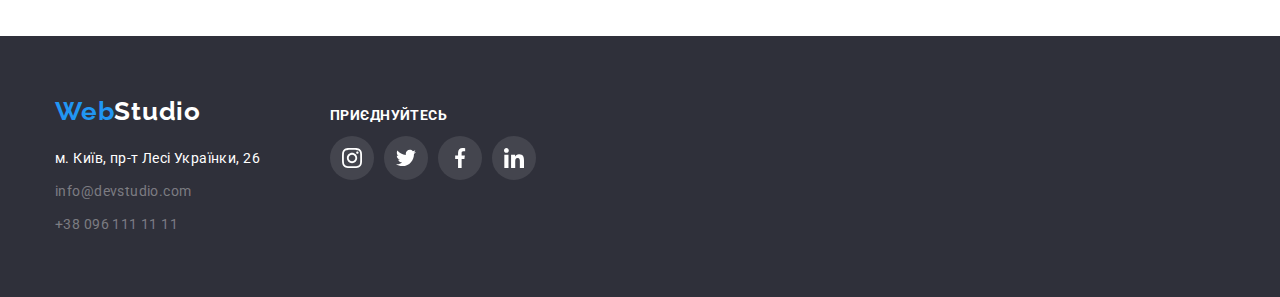
==== commit 792695da: "change text color card portfolio" ====
--- a/portfolio.html
+++ b/portfolio.html
@@ -77,86 +77,108 @@
           <ul class="products list">
             <li class="product-image">
               <a href="" class="products-link">
-                <img
-                  src="./images/imgp1.jpg"
-                  alt="Ноут на екрані якого 3 анкети з фото"
-                  width="370"
-                />
-                <div class="box">
-                  <h3 class="product-title">Технокряк</h3>
-                  <p class="product">Веб-сайт</p>
-                </div>
-              </a>
-            </li>
-            <li class="product-image">
-              <a href="" class="products-link">
-                <img src="./images/imgp2.jpg" alt="Чоловіки грають в баскетбол" width="370" />
-                <div class="box">
-                  <h3 class="product-title">Постер new orlean vs golden star</h3>
-                  <p class="product">Дизайн</p>
-                </div>
-              </a>
-            </li>
-            <li class="product-image">
-              <a href="" class="products-link">
-                <img src="./images/imgp3.jpg" alt="Картинка з рибою" width="370" />
-                <div class="box">
-                  <h3 class="product-title">Ресторан seafood</h3>
-                  <p class="product">Додаток</p>
-                </div>
-              </a>
-            </li>
-            <li class="product-image">
-              <a href="" class="products-link">
-                <img src="./images/imgp4.jpg" alt="Наушники" width="370" />
-                <div class="box">
-                  <h3 class="product-title">Проєкт prime</h3>
-                  <p class="product">Маркетинг</p>
-                </div>
-              </a>
-            </li>
-            <li class="product-image">
-              <a href="" class="products-link">
-                <img src="./images/imgp5.jpg" alt="Дві коробки різного кольору" width="370" />
-                <div class="box">
-                  <h3 class="product-title">Проєкт boxes</h3>
-                  <p class="product">Додаток</p>
-                </div>
-              </a>
-            </li>
-            <li class="product-image">
-              <a href="" class="products-link">
-                <img src="./images/imgp6.jpg" alt="Монітор з зображенням карти світу" width="370" />
-                <div class="box">
-                  <h3 class="product-title">Inspiration has no borders</h3>
-                  <p class="product">Веб-сайт</p>
-                </div>
-              </a>
-            </li>
-            <li class="product-image">
-              <a href="" class="products-link">
-                <img src="./images/imgp7.jpg" alt="Відкрита книга з картинками" width="370" />
-                <div class="box">
-                  <h3 class="product-title">Видання limited edition</h3>
-                  <p class="product">Дизайн</p>
-                </div>
-              </a>
-            </li>
-            <li class="product-image">
-              <a href="" class="products-link">
-                <img src="./images/imgp8.jpg" alt="Бейжик з написом та стрічкою" width="370" />
-                <div class="box">
-                  <h3 class="product-title">Проєкт lab</h3>
-                  <p class="product">Маркетинг</p>
-                </div>
-              </a>
-            </li>
-            <li class="product-image">
-              <a href="" class="products-link">
-                <img src="./images/imgp9.jpg" alt="Чоловік друкує на ноутбуці" width="370" />
-                <div class="box">
-                  <h3 class="product-title">Growing business</h3>
-                  <p class="product">Додаток</p>
+                <div class="products-box">
+                  <img
+                    src="./images/imgp1.jpg"
+                    alt="Ноут на екрані якого 3 анкети з фото"
+                    width="370"
+                  />
+                  <div class="box">
+                    <h3 class="product-title">Технокряк</h3>
+                    <p class="product">Веб-сайт</p>
+                  </div>
+                </div>
+              </a>
+            </li>
+            <li class="product-image">
+              <a href="" class="products-link">
+                <div class="products-box">
+                  <img src="./images/imgp2.jpg" alt="Чоловіки грають в баскетбол" width="370" />
+                  <div class="box">
+                    <h3 class="product-title">Постер New Orlean vs Golden Star</h3>
+                    <p class="product">Дизайн</p>
+                  </div>
+                </div>
+              </a>
+            </li>
+            <li class="product-image">
+              <a href="" class="products-link">
+                <div class="products-box">
+                  <img src="./images/imgp3.jpg" alt="Картинка з рибою" width="370" />
+                  <div class="box">
+                    <h3 class="product-title">Ресторан Seafood</h3>
+                    <p class="product">Додаток</p>
+                  </div>
+                </div>
+              </a>
+            </li>
+            <li class="product-image">
+              <a href="" class="products-link">
+                <div class="products-box">
+                  <img src="./images/imgp4.jpg" alt="Наушники" width="370" />
+                  <div class="box">
+                    <h3 class="product-title">Проєкт Prime</h3>
+                    <p class="product">Маркетинг</p>
+                  </div>
+                </div>
+              </a>
+            </li>
+            <li class="product-image">
+              <a href="" class="products-link">
+                <div class="products-box">
+                  <img src="./images/imgp5.jpg" alt="Дві коробки різного кольору" width="370" />
+                  <div class="box">
+                    <h3 class="product-title">Проєкт Boxes</h3>
+                    <p class="product">Додаток</p>
+                  </div>
+                </div>
+              </a>
+            </li>
+            <li class="product-image">
+              <a href="" class="products-link">
+                <div class="products-box">
+                  <img
+                    src="./images/imgp6.jpg"
+                    alt="Монітор з зображенням карти світу"
+                    width="370"
+                  />
+                  <div class="box">
+                    <h3 class="product-title">Inspiration has no Borders</h3>
+                    <p class="product">Веб-сайт</p>
+                  </div>
+                </div>
+              </a>
+            </li>
+            <li class="product-image">
+              <a href="" class="products-link">
+                <div class="products-box">
+                  <img src="./images/imgp7.jpg" alt="Відкрита книга з картинками" width="370" />
+                  <div class="box">
+                    <h3 class="product-title">Видання Limited Edition</h3>
+                    <p class="product">Дизайн</p>
+                  </div>
+                </div>
+              </a>
+            </li>
+            <li class="product-image">
+              <a href="" class="products-link">
+                <div class="products-box">
+                  <img src="./images/imgp8.jpg" alt="Бейжик з написом та стрічкою" width="370" />
+                  <div class="box">
+                    <h3 class="product-title">Проєкт LAB</h3>
+                    <p class="product">Маркетинг</p>
+                  </div>
+                </div>
+              </a>
+            </li>
+            <li class="product-image">
+              <a href="" class="products-link">
+                <div class="products-box">
+                  <img src="./images/imgp9.jpg" alt="Чоловік друкує на ноутбуці" width="370" />
+                  <div class="box">
+                    <h3 class="product-title">Growing Business</h3>
+                    <p class="product">Додаток</p>
+                  </div>
                 </div>
               </a>
             </li>
--- a/css/style.css
+++ b/css/style.css
@@ -270,12 +270,6 @@
     margin-bottom: 30px;
 }
 
-    .features-icon {
-        
-    
-    
-}
-
 /* work */
 .section-work {
     font-weight: 700;
@@ -338,33 +332,34 @@
     line-height: 1.187;
     letter-spacing: 0.03em;
     margin-bottom: 16px;
-    }
+}
 
 .team-image {
     background-color: var(--primary-white-color);
     box-shadow: 0px 1px 3px rgba(0, 0, 0, 0.12), 0px 1px 1px rgba(0, 0, 0, 0.14), 0px 2px 1px rgba(0, 0, 0, 0.2);
     border-radius: 0px 0px 4px 4px;
-    }
+}
 
 .social-list {
     display: flex;
     justify-content: center;
     gap: 10px;
-    }
+}
 
 .social-item {
-    
-    }
-
-.social-link {
     width: 44px;
     height: 44px;
+}
+
+.social-link {
+    width: 100%;
+    height: 100%;
     display: flex;
     align-items: center;
     justify-content: center;
     border-radius: 50%;
     color: #AFB1B8;
-        }
+}
 
 .social-icon {
     fill: currentColor;
@@ -385,7 +380,7 @@
     letter-spacing: 0.03em;
     margin-bottom: 50px;
     text-align: center;
-    }
+}
 
 .clients-list {
     display: flex;
@@ -394,12 +389,13 @@
 }
 
 .clients-item {
-    
-}
-
-.clients-link {
     width: 170px;
     height: 92px;
+}
+
+.clients-link {
+    width: 100%;
+    height: 100%;
     display: flex;
     align-items: center;
     justify-content: center;
@@ -454,7 +450,7 @@
 
 .link-items .link-name:not(:last-child) {
     margin-bottom: 9px;
-    }
+}
 
 
 
@@ -507,13 +503,19 @@
     gap: 10px;
     
 }
+
+.social-footer-item {
+    width: 44px;
+    height: 44px;
+}
+
 .social-footer-link {
     display: flex;
     align-items: center;
     justify-content: center;
     background: rgba(255, 255, 255, 0.1);
-    width: 44px;
-    height: 44px;
+    width: 100%;
+    height: 100%;
     border-radius: 50%;
     color: var(--primary-white-color);
     
@@ -532,11 +534,18 @@
     display: flex;
     Justify-content: center;
     margin-bottom: 50px;
-    }
+}
 
 .filter  .filter-item:not(:last-child) {
-        margin-right: 8px;
-    }
+    margin-right: 8px;
+}
+
+.filter-item .filter-button:hover,
+.filter-item .filter-button:focus { 
+    box-shadow: 0px 1px 1px rgba(0, 0, 0, 0.12),
+0px 4px 4px rgba(0, 0, 0, 0.06),
+1px 4px 6px rgba(0, 0, 0, 0.16);
+}
 
 .filter-button {
     cursor: pointer;
@@ -563,7 +572,13 @@
     line-height: 2;
     letter-spacing: 0.06em;
     margin-bottom: 4px;
-}
+    color: var(--primary-text-color);
+}
+
+.products-link .products-box:hover {
+    box-shadow: 0px 1px 1px rgba(0, 0, 0, 0.12), 0px 4px 4px rgba(0, 0, 0, 0.06), 1px 4px 6px rgba(0, 0, 0, 0.16);
+}
+
 
 .products-link {
     text-decoration: none;
@@ -574,6 +589,7 @@
     font-size: 16px;
     line-height: 1.875;
     letter-spacing: 0.03em;
+    color: var(--title-text-color);
 }
 
 .products {
@@ -596,6 +612,7 @@
 }
 
 .box {
+
     padding: 20px 24px;
     border: 1px solid #EEE;
     border-top: 0;
